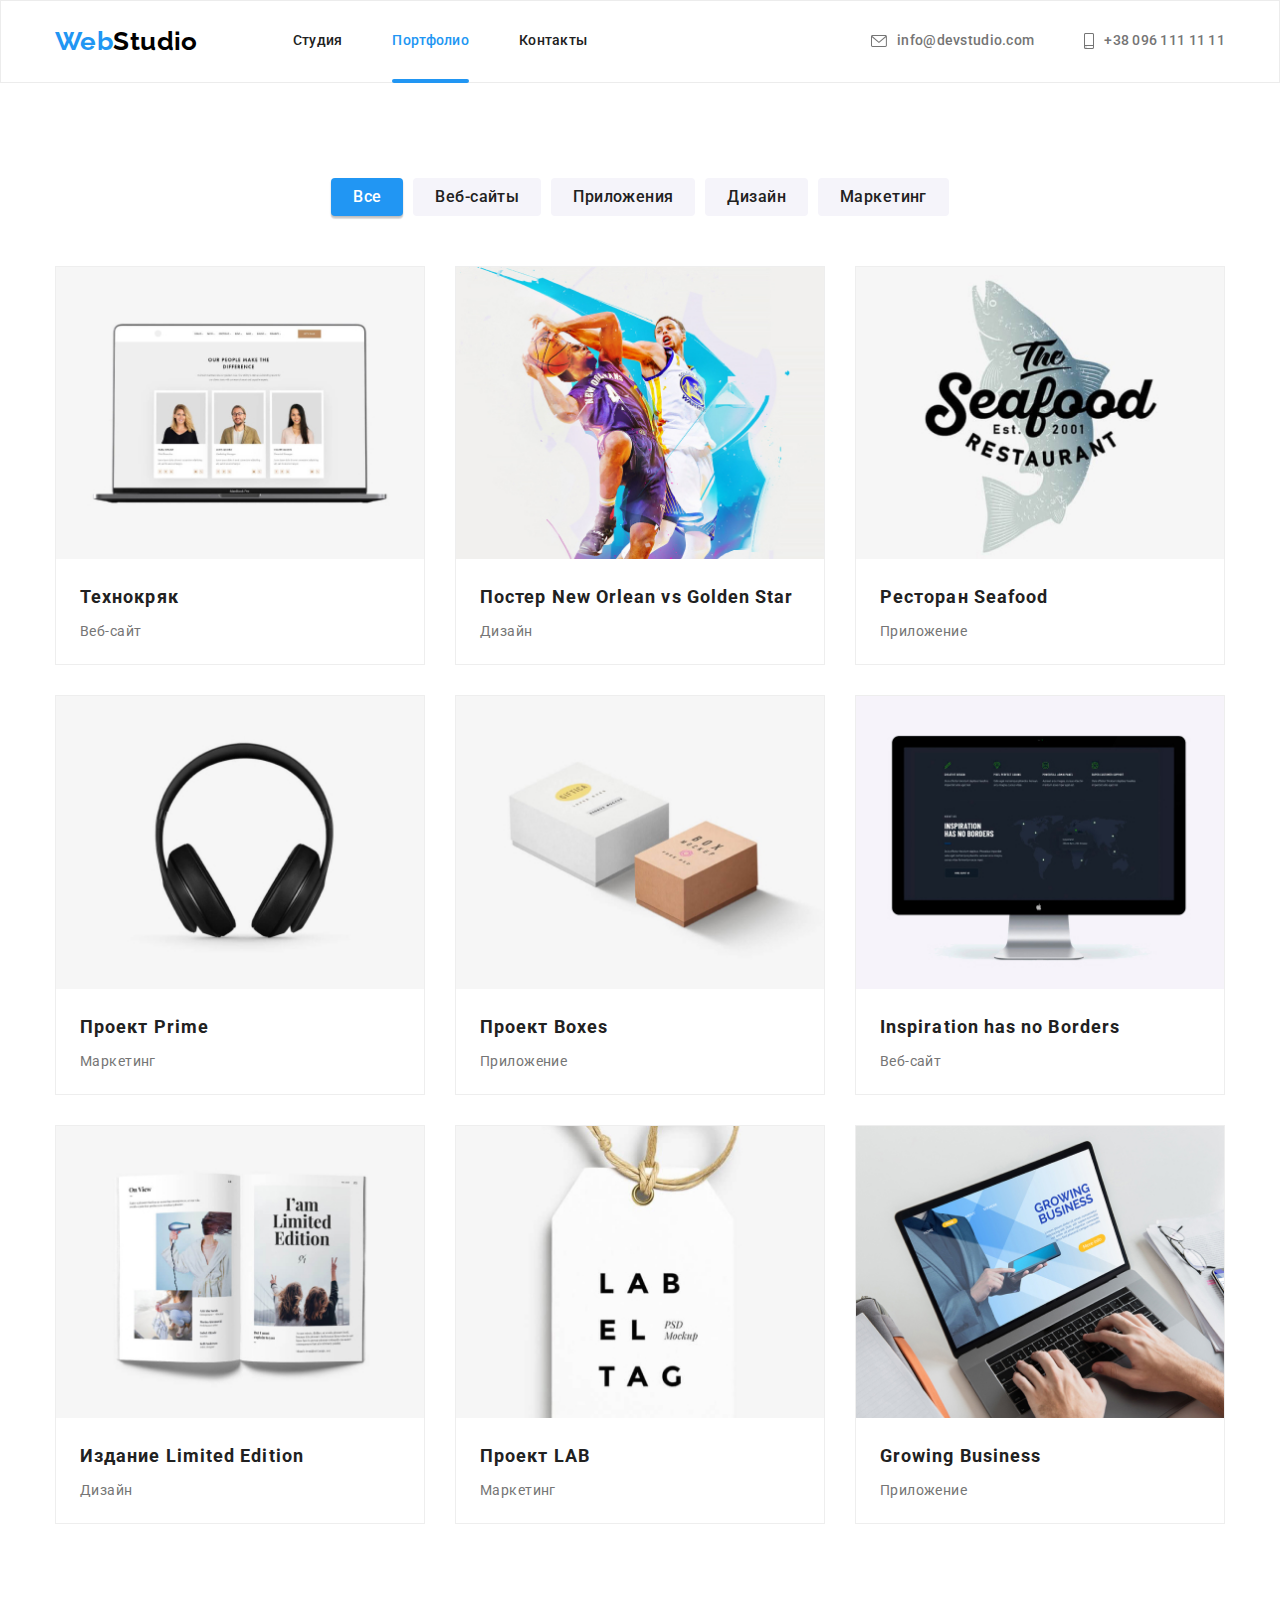
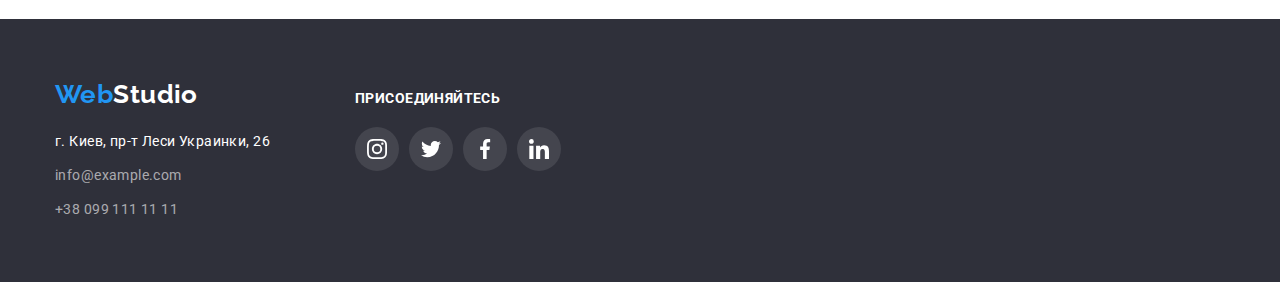
==== portfolio/portfolio.html @ 5ed74344 "6 homework" ====
<!DOCTYPE html>
<html lang="ru">
  <head>
    <meta charset="UTF-8" />
    <meta http-equiv="X-UA-Compatible" content="IE=edge" />
    <meta name="viewport" content="width=device-width, initial-scale=1.0" />
    <title>Portfolio</title>
    <link rel="preconnect" href="https://fonts.gstatic.com" />
    <link
      href="https://fonts.googleapis.com/css2?family=Raleway:wght@700&family=Roboto:wght@400;500;700;900&display=swap"
      rel="stylesheet"
    />
    <link
      rel="stylesheet"
      href="https://cdnjs.cloudflare.com/ajax/libs/modern-normalize/1.0.0/modern-normalize.css"
    />
    <link rel="stylesheet" href="../css/styles.css" />
  </head>
  <body>
    <!-- Шапка портфолио -->
    <header class="head">
      <div class="container">
        <nav class="nav">
          <a class="logo" lang="en" href="../index.html">
            <span>Web</span>Studio</a
          >
          <ul class="menu list">
            <li class="menu-item">
              <a class="link" href="../index.html">Студия</a>
            </li>
            <li class="menu-item">
              <a class="current-page" href="">Портфолио</a>
            </li>
            <li class="menu-item"><a class="link" href="">Контакты</a></li>
          </ul>
        </nav>
        <ul class="tel-mail list">
          <li class="tel-mail-item">
            <a class="tel-mail-link link" href="mailto:info@devstudio.com">
              <svg class="tel-mail-icon" width="16px" height="12px">
                <use href="../images/icons/sprite.svg#icon-envelope"></use>
              </svg>
              info@devstudio.com</a
            >
          </li>
          <li class="tel-mail-item">
            <a class="tel-mail-link link" href="tel:+380961111111">
              <svg class="tel-mail-icon" width="10px" height="16px">
                <use href="../images/icons/sprite.svg#icon-smartphone"></use>
              </svg>
              +38 096 111 11 11</a
            >
          </li>
        </ul>
      </div>
    </header>
    <!-- уникальный сектор портфолио -->
    <main>
      <section class="section portfolio">
        <div class="container">
          <h1 class="visually-hidden">Фильтр</h1>

          <ul class="list filter">
            <li class="filter-menu">
              <button class="portfolio-btn cursors default-btn" type="button">
                Все
              </button>
            </li>
            <li class="filter-menu">
              <button class="portfolio-btn cursors" type="button">
                Веб-сайты
              </button>
            </li>
            <li class="filter-menu">
              <button class="portfolio-btn cursors" type="button">
                Приложения
              </button>
            </li>
            <li class="filter-menu">
              <button class="portfolio-btn cursors" type="button">
                Дизайн
              </button>
            </li>
            <li class="filter-menu">
              <button class="portfolio-btn cursors" type="button">
                Маркетинг
              </button>
            </li>
          </ul>

          <ul class="list card-set">
            <li class="filter-item">
              <a href="" class="filter-link">
                <div class="overlay-container">
                  <img src="../images/img-8.jpg" width="370" alt="Ноутбук" />
                  <div class="overlay-txt-container">
                    <p class="portfolio-overlay-txt">
                      Технокряк это современная площадка распространения
                      коронавируса. Компании используют эту платформу для
                      цифрового шпионажа и атак на защищённые сервера
                      конкурентов.
                    </p>
                  </div>
                </div>
                <div class="suggestion">
                  <h3 class="suggestion-title">Технокряк</h3>
                  <p>Веб-сайт</p>
                </div></a
              >
            </li>
            <li class="filter-item">
              <a href="" class="filter-link">
                <div class="overlay-container">
                  <img
                    src="../images/img-9.jpg"
                    width="370"
                    alt="Два баскетболиста"
                  />
                  <div class="overlay-txt-container">
                    <p class="portfolio-overlay-txt">
                      Технокряк это современная площадка распространения
                      коронавируса. Компании используют эту платформу для
                      цифрового шпионажа и атак на защищённые сервера
                      конкурентов.
                    </p>
                  </div>
                </div>
                <div class="suggestion">
                  <h3 class="suggestion-title">
                    Постер New Orlean vs Golden Star
                  </h3>
                  <p>Дизайн</p>
                </div></a
              >
            </li>
            <li class="filter-item">
              <a href="" class="filter-link">
                <div class="overlay-container">
                  <img src="../images/img-10.jpg" width="370" alt="Рыба" />
                  <div class="overlay-txt-container">
                    <p class="portfolio-overlay-txt">
                      Технокряк это современная площадка распространения
                      коронавируса. Компании используют эту платформу для
                      цифрового шпионажа и атак на защищённые сервера
                      конкурентов.
                    </p>
                  </div>
                </div>
                <div class="suggestion">
                  <h3 class="suggestion-title">Ресторан Seafood</h3>
                  <p>Приложение</p>
                </div></a
              >
            </li>
            <li class="filter-item">
              <a href="" class="filter-link">
                <div class="overlay-container">
                  <img src="../images/img-11.jpg" width="370" alt="Наушники" />
                  <div class="overlay-txt-container">
                    <p class="portfolio-overlay-txt">
                      Технокряк это современная площадка распространения
                      коронавируса. Компании используют эту платформу для
                      цифрового шпионажа и атак на защищённые сервера
                      конкурентов.
                    </p>
                  </div>
                </div>
                <div class="suggestion">
                  <h3 class="suggestion-title">Проект Prime</h3>
                  <p>Маркетинг</p>
                </div></a
              >
            </li>
            <li class="filter-item">
              <a href="" class="filter-link">
                <div class="overlay-container">
                  <img
                    src="../images/img-12.jpg"
                    width="370"
                    alt="Две коробки"
                  />
                  <div class="overlay-txt-container">
                    <p class="portfolio-overlay-txt">
                      Технокряк это современная площадка распространения
                      коронавируса. Компании используют эту платформу для
                      цифрового шпионажа и атак на защищённые сервера
                      конкурентов.
                    </p>
                  </div>
                </div>
                <div class="suggestion">
                  <h3 class="suggestion-title">Проект Boxes</h3>
                  <p>Приложение</p>
                </div></a
              >
            </li>
            <li class="filter-item">
              <a href="" class="filter-link">
                <div class="overlay-container">
                  <img src="../images/img-13.jpg" width="370" alt="Экран" />
                  <div class="overlay-txt-container">
                    <p class="portfolio-overlay-txt">
                      Технокряк это современная площадка распространения
                      коронавируса. Компании используют эту платформу для
                      цифрового шпионажа и атак на защищённые сервера
                      конкурентов.
                    </p>
                  </div>
                </div>
                <div class="suggestion">
                  <h3 class="suggestion-title" lang="en">
                    Inspiration has no Borders
                  </h3>
                  <p>Веб-сайт</p>
                </div></a
              >
            </li>
            <li class="filter-item">
              <a href="" class="filter-link">
                <div class="overlay-container">
                  <img src="../images/img-14.jpg" width="370" alt="Книга" />
                  <div class="overlay-txt-container">
                    <p class="portfolio-overlay-txt">
                      Технокряк это современная площадка распространения
                      коронавируса. Компании используют эту платформу для
                      цифрового шпионажа и атак на защищённые сервера
                      конкурентов.
                    </p>
                  </div>
                </div>
                <div class="suggestion">
                  <h3 class="suggestion-title">Издание Limited Edition</h3>
                  <p>Дизайн</p>
                </div></a
              >
            </li>
            <li class="filter-item">
              <a href="" class="filter-link">
                <div class="overlay-container">
                  <img
                    src="../images/img-15.jpg"
                    width="370"
                    alt="Какая-то хрень"
                  />
                  <div class="overlay-txt-container">
                    <p class="portfolio-overlay-txt">
                      Технокряк это современная площадка распространения
                      коронавируса. Компании используют эту платформу для
                      цифрового шпионажа и атак на защищённые сервера
                      конкурентов.
                    </p>
                  </div>
                </div>
                <div class="suggestion">
                  <h3 class="suggestion-title">Проект LAB</h3>
                  <p>Маркетинг</p>
                </div></a
              >
            </li>
            <li class="filter-item">
              <a href="" class="filter-link">
                <div class="overlay-container">
                  <img
                    src="../images/img-16.jpg"
                    width="370"
                    alt=" Ноутбук и крепкие, мужские руки"
                  />
                  <div class="overlay-txt-container">
                    <p class="portfolio-overlay-txt">
                      Технокряк это современная площадка распространения
                      коронавируса. Компании используют эту платформу для
                      цифрового шпионажа и атак на защищённые сервера
                      конкурентов.
                    </p>
                  </div>
                </div>
                <div class="suggestion">
                  <h3 class="suggestion-title">Growing Business</h3>
                  <p>Приложение</p>
                </div></a
              >
            </li>
          </ul>
        </div>
      </section>
    </main>
    <!-- низ страницы -->
    <footer class="dark-bg footer">
      <div class="container footer-container">
        <div class="info-about">
          <a class="link logo" lang="en" href=""> <span>Web</span>Studio</a>
          <address class="address">
            <a class="link" href="https://goo.gl/maps/kLFrnwB74S1Tniot8"
              >г. Киев, пр-т Леси Украинки, 26</a
            >
            <ul class="list">
              <li>
                <a class="link" href="mailto:info@example.com"
                  >info@example.com</a
                >
              </li>
              <li>
                <a class="link" href="tel:+380991111111">+38 099 111 11 11</a>
              </li>
            </ul>
          </address>
        </div>
        <div class="join">
          <h3 class="section-title join-title">Присоединяйтесь</h3>
          <ul class="list footer-social-icons">
            <li class="footer-social-item">
              <a
                href=""
                class="footer-social-icon-link"
                target="_blank"
                rel="noopener noreferrer"
              >
                <svg class="footer-social-icon-svg">
                  <use href="../images/icons/sprite.svg#icon-instagram"></use>
                </svg>
              </a>
            </li>
            <li class="footer-social-item">
              <a
                href=""
                class="footer-social-icon-link"
                target="_blank"
                rel="noopener noreferrer"
              >
                <svg class="footer-social-icon-svg">
                  <use href="../images/icons/sprite.svg#icon-twitter"></use>
                </svg>
              </a>
            </li>
            <li class="footer-social-item">
              <a
                href=""
                class="footer-social-icon-link"
                target="_blank"
                rel="noopener noreferrer"
              >
                <svg class="footer-social-icon-svg">
                  <use href="../images/icons/sprite.svg#icon-facebook"></use>
                </svg>
              </a>
            </li>
            <li class="footer-social-item">
              <a
                href=""
                class="footer-social-icon-link"
                target="_blank"
                rel="noopener noreferrer"
              >
                <svg class="footer-social-icon-svg">
                  <use href="../images/icons/sprite.svg#icon-linkedin"></use>
                </svg>
              </a>
            </li>
          </ul>
        </div>
      </div>
    </footer>
  </body>
</html>
---- css/styles.css ----
:root {
  --accent-color: #2196f3;
  --titles-color: #212121;
  --main-text-color: #757575;
  --dark-bg-text: #ffffff;
  --mail-tel-color: rgba(255, 255, 255, 0.6);
  --logo-black-cl: #000000;
  --icons-fill: #afb1b8;

  --dark-background: #2f303a;
  --second-background: #f5f4fa;

  --main-font: "Roboto", sans-serif;
  --logo-font: "Raleway", sans-serif;
}

html {
  box-sizing: border-box;
}

*,
*::before,
*::after {
  box-sizing: inherit;
}

body {
  font-family: var(--main-font);
  font-size: 14px;
  font-weight: 400;
  line-height: 1.71;
  letter-spacing: 0.03em;
  color: var(--main-text-color);
}

img {
  display: block;
  max-width: 100%;
  height: auto;
}

h1,
h2,
h3,
h4,
h5,
h6,
p {
  margin: 0;
}

.container {
  width: 1200px;
  padding-right: 15px;
  padding-left: 15px;
  margin-right: auto;
  margin-left: auto;
}

.visually-hidden {
  position: absolute !important;
  clip: rect(1px 1px 1px 1px);
  clip: rect(1px, 1px, 1px, 1px);
  padding: 0 !important;
  border: 0 !important;
  height: 1px !important;
  width: 1px !important;
  overflow: hidden;
}

/* Утилиты */
.link {
  color: inherit;
  text-decoration: none;

  transition-property: color;
  transition-duration: 250ms;
  transition-timing-function: cubic-bezier(0.4, 0, 0.2, 1);
}

.list {
  list-style: none;
  margin: 0;
  padding-left: 0;
}

.head {
  border: 1px solid #ececec;
}

.head .container {
  display: flex;
  align-items: center;
  justify-content: flex-start;
}

.head .link {
  padding-top: 32px;
  padding-bottom: 32px;

  font-weight: 500;
  font-size: 14px;
  line-height: 1.14;
  letter-spacing: 0.02em;
}

.nav {
  display: flex;
  align-items: center;
  color: var(--titles-color);
  margin-right: auto;
}

.nav .link {
  display: block;
  position: relative;
}

.nav .link::after {
  display: block;
  content: "";

  position: absolute;
  width: 100%;
  height: 4px;
  left: 0;
  bottom: -1.5px;

  background: var(--accent-color);
  border-radius: 2px;

  opacity: 0;

  transition-property: opacity;
  transition-duration: 250ms;
  transition-timing-function: cubic-bezier(0.4, 0, 0.2, 1);
}

.nav .link:hover::after,
.nav .link:focus::after {
  opacity: 1;
}

.link:hover,
.link:focus {
  color: var(--accent-color);
}

.social-icons {
  margin-top: 16px;
  display: inline-flex;
}

.social-item:not(:last-child) {
  margin-right: 10px;
}

.social-icon-link {
  display: flex;
  align-items: center;
  justify-content: center;
  width: 44px;
  height: 44px;
  border-radius: 50%;
  background-color: var(--dark-bg-text);

  transition-property: background-color;
  transition-duration: 250ms;
  transition-timing-function: cubic-bezier(0.4, 0, 0.2, 1);
}

.social-icon-link:hover,
.social-icon-link:focus {
  background-color: var(--accent-color);
}

.social-icon-link:hover .social-icon-svg,
.social-icon-link:focus .social-icon-svg {
  fill: var(--dark-bg-text);
}

.social-icon-svg {
  width: 20px;
  height: 20px;
  fill: var(--icons-fill);
  transition-property: fill;
  transition-duration: 250ms;
  transition-timing-function: cubic-bezier(0.4, 0, 0.2, 1);
}

.tel-mail {
  display: flex;
}

.tel-mail li:not(:last-child) {
  margin-right: 50px;
}

.tel-mail-link {
  display: flex;
  align-items: center;
}

.tel-mail-icon {
  margin-right: 10px;
  fill: currentColor;
}

.address {
  font-style: inherit;
}

.address > a {
  color: var(--dark-bg-text);
}

.address li a {
  color: var(--mail-tel-color);
}

.address li {
  display: flex;
  margin-top: 10px;
}

.menu {
  display: inline-flex;
}

.menu-item:not(:last-child) {
  margin-right: 50px;
}

.section {
  padding-top: 95px;
}

.card-set {
  display: flex;
  flex-wrap: wrap;
  margin-left: -30px;
  margin-top: -30px;
}

.item {
  margin-left: 30px;
  margin-top: 30px;
}

.button {
  margin-right: auto;
  margin-left: auto;
  padding: 10px 32px;

  font-weight: bold;
  font-size: 16px;
  line-height: 1.87;
  display: flex;
  align-items: center;
  text-align: center;
  letter-spacing: 0.06em;

  border-style: none;
  color: var(--dark-bg-text);
  background-color: var(--accent-color);
  box-shadow: 0px 4px 4px rgba(0, 0, 0, 0.15);
  border-radius: 4px;
}

.cursors {
  cursor: pointer;
}

.logo {
  padding-top: 25px;
  padding-bottom: 25px;
  margin-right: 95px;

  color: var(--logo-black-cl);
  font-family: var(--logo-font);
  font-weight: bold;
  font-size: 26px;
  line-height: 1.19;
}

.logo > span {
  color: var(--accent-color);
}

.nav > .logo {
  text-decoration: none;
}

.dark-bg > .logo {
  color: var(--dark-bg-text);
}

.hero {
  padding-top: 200px;
  padding-bottom: 200px;
}

.hero-page {
  margin-right: auto;
  margin-left: auto;
  height: 600px;
  max-width: 1600px;
  background-color: var(--dark-background);
  background-image: linear-gradient(
      to right,
      rgba(47, 48, 58, 0.4),
      rgba(47, 48, 58, 0.4)
    ),
    url(../images/bg/background-img.jpg);
  background-repeat: no-repeat;
  background-size: cover;
  background-position: center;
}

.hero > h1 + button {
  text-align: center;
}

.features {
  padding-top: 95px;
  padding-bottom: 95px;
}

.features-container {
  display: flex;
  align-items: center;
  justify-content: center;
  margin-bottom: 30px;

  width: 270px;
  height: 120px;
  background-color: var(--second-background);
  border-radius: 4px;
}

.features-item {
  width: 270px;
  flex-basis: calc((100% - 4 * 30px) / 4);
}

.features-title {
  margin-bottom: 10px;

  line-height: 1.14;
  text-transform: uppercase;
  color: var(--titles-color);
}

.features-icon {
  width: 70px;
  height: 70px;
}

.gallery {
  padding-bottom: 95px;
}

.gallery-item {
  flex-basis: calc((100% - 3 * 30px) / 3);
  text-align: center;
  position: relative;
}

.overlay {
  padding-top: 27px;
  padding-bottom: 27px;

  width: 100%;
  height: 70px;
  left: 0;
  bottom: 0;
  position: absolute;

  background: rgba(47, 48, 58, 0.8);
}

.overlay-title {
}

.main-page-title {
  margin-bottom: 40px;

  font-weight: 900;
  font-size: 44px;
  line-height: 1.36;
  text-align: center;
  letter-spacing: 0.06em;
  text-transform: uppercase;
  color: var(--dark-bg-text);
}

.section-title {
  margin-bottom: 50px;

  font-size: 36px;
  line-height: 1.17;
  text-align: center;
  color: var(--titles-color);
}

.name {
  padding: 30px;
}

.name-title {
  font-weight: 500;
  font-size: 16px;
  line-height: 1.18;
  color: var(--titles-color);
  margin-bottom: 10px;
}

.name-item {
  font-size: 16px;
  line-height: 1.18;
  margin-bottom: 0;
}

.dark-bg {
  background-color: var(--dark-background);
}

.team {
  background-color: var(--second-background);
  padding-bottom: 95px;
  padding-top: 95px;
}

.worker {
  flex-basis: calc((100% - 4 * 30px) / 4);
  text-align: center;

  background: #ffffff;
  box-shadow: 0px 1px 3px rgba(0, 0, 0, 0.12), 0px 1px 1px rgba(0, 0, 0, 0.14),
    0px 2px 1px rgba(0, 0, 0, 0.2);
  border-radius: 0px 0px 4px 4px;
}

.clients {
  padding-top: 95px;
  padding-bottom: 95px;
}

.clients-list {
  display: flex;
  align-items: center;
}

.clients-item:not(:last-child) {
  margin-right: 30px;
}

.clients-link {
  display: flex;
  align-items: center;
  justify-content: center;
  width: 170px;
  height: 95px;
  border: 1px solid var(--icons-fill);
  box-sizing: border-box;
  border-radius: 4px;

  transition-property: border;
  transition-duration: 250ms;
  transition-timing-function: cubic-bezier(0.4, 0, 0.2, 1);
}

.clients-link:hover,
.clients-link:focus {
  border: 1px solid var(--accent-color);
}

.clients-link:hover .clients-icon-svg,
.clients-link:focus .clients-icon-svg {
  fill: var(--accent-color);
}

.clients-icon-svg {
  fill: var(--icons-fill);
  width: 106px;
  height: 60px;
  transition-property: fill;
  transition-duration: 250ms;
  transition-timing-function: cubic-bezier(0.4, 0, 0.2, 1);
}

.info-about {
  width: 270px;
}

.join {
  margin-left: 30px;

  width: 270px;
}

.join-title {
  margin-bottom: 20px;

  font-size: 14px;
  line-height: 1.14;
  text-transform: uppercase;
  text-align: unset;
  color: var(--dark-bg-text);
}

.footer {
  padding-top: 60px;
  padding-bottom: 60px;
}

.footer .logo {
  display: flex;
  margin-bottom: 20px;
  margin-right: auto;
  padding: 0;
  color: var(--dark-bg-text);
}

.footer-container {
  display: flex;
  align-items: baseline;
  /* justify-content: flex-start; */
}
.footer-social-icons {
  display: inline-flex;
}

.footer-social-item:not(:last-child) {
  margin-right: 10px;
}

.footer-social-icon-link {
  display: flex;
  align-items: center;
  justify-content: center;
  width: 44px;
  height: 44px;
  border-radius: 50%;
  background-color: rgba(255, 255, 255, 0.1);

  transition-property: background-color;
  transition-duration: 250ms;
  transition-timing-function: cubic-bezier(0.4, 0, 0.2, 1);
}

.footer-social-icon-link:hover,
.footer-social-icon-link:focus {
  background-color: var(--accent-color);
}

.footer-social-icon-link:hover .footer-social-icon-svg,
.footer-social-icon-link:focus .footer-social-icon-svg {
  fill: var(--dark-bg-text);
}

.footer-social-icon-svg {
  width: 20px;
  height: 20px;
  fill: var(--dark-bg-text);

  transition-property: fill;
  transition-duration: 250ms;
  transition-timing-function: cubic-bezier(0.4, 0, 0.2, 1);
}

/* Страница портфолио */

.filter {
  display: flex;
  justify-content: center;
  margin-bottom: 50px;
}

.filter-menu:not(:last-child) {
  margin-right: 10px;
}

.filter-item {
  margin-left: 30px;
  margin-top: 30px;
  flex-basis: calc((100% - 3 * 30px) / 3);

  background-color: var(--dark-bg-text);
  border: 1px solid #eeeeee;
  box-sizing: border-box;
}

.filter-link:hover,
.filter-link:focus {
  box-shadow: 0px 1px 1px rgba(0, 0, 0, 0.12), 0px 4px 4px rgba(0, 0, 0, 0.06),
    1px 4px 6px rgba(0, 0, 0, 0.16);
}

.filter-link:hover .overlay-txt-container,
.filter-link:focus .overlay-txt-container {
  opacity: 1;
}

.filter-link {
  display: block;
  height: 100%;
  color: inherit;
  text-decoration: none;

  transition-property: box-shadow;
  transition-duration: 250ms;
  transition-timing-function: cubic-bezier(0.4, 0, 0.2, 1);
}

.portfolio {
  padding-bottom: 95px;
}

.portfolio-btn {
  padding: 6px 22px;

  border-style: none;
  border-radius: 4px;
  letter-spacing: inherit;
  font-weight: 500;
  font-size: 16px;
  line-height: 1.62;
  text-align: center;
  color: var(--titles-color);
  background: var(--second-background);

  transition-property: background-color, box-shadow, color;
  transition-duration: 250ms;
  transition-timing-function: cubic-bezier(0.4, 0, 0.2, 1);
}

.portfolio-btn:hover,
.portfolio-btn:focus {
  color: var(--dark-bg-text);
  background-color: var(--accent-color);
  box-shadow: 0px 3px 1px rgba(0, 0, 0, 0.1), 0px 1px 2px rgba(0, 0, 0, 0.08),
    0px 2px 2px rgba(0, 0, 0, 0.12);
}

.default-btn {
  color: var(--dark-bg-text);
  background-color: var(--accent-color);
  box-shadow: 0px 3px 1px rgba(0, 0, 0, 0.1), 0px 1px 2px rgba(0, 0, 0, 0.08),
    0px 2px 2px rgba(0, 0, 0, 0.12);
}

.suggestion {
  padding: 20px 24px;
}

.suggestion-title {
  margin-bottom: 5px;

  color: var(--titles-color);
  font-size: 18px;
  line-height: 2;
  letter-spacing: 0.06em;
}

.center {
  text-align: center;
}

.overlay-container {
  position: relative;
  overflow: hidden;
}

.overlay-txt-container:hover,
.overlay-txt-container:focus {
  opacity: 1;
}

.filter-link:hover .overlay-txt-container,
.filter-link:focus .overlay-txt-container {
  transform: translateY(0);
}

.overlay-txt-container {
  display: inline-block;
  content: "";
  position: absolute;
  top: 0;
  left: 0;
  width: 100%;
  height: 100%;
  background: rgba(33, 150, 243, 0.9);
  transition-property: opacity, transform;
  transition-duration: 250ms;
  transition-timing-function: cubic-bezier(0.4, 0, 0.2, 1);
  opacity: 0;
  transform: translateY(100%);
}

.portfolio-overlay-txt {
  position: absolute;
  top: 50%;
  left: 50%;
  transform: translate(-50%, -50%);

  width: 322px;
  height: 168px;

  font-size: 18px;
  line-height: 1.56;
  color: var(--dark-bg-text);

  transition-property: opacity;
  transition-duration: 250ms;
  transition-timing-function: cubic-bezier(0.4, 0, 0.2, 1);
}

.current-page {
  display: block;
  position: relative;
  color: var(--accent-color);
  padding-top: 32px;
  padding-bottom: 32px;

  text-decoration: none;
  font-weight: 500;
  font-size: 14px;
  line-height: 1.14;
  letter-spacing: 0.02em;
}

.current-page::after {
  display: block;
  content: "";

  position: absolute;
  width: 100%;
  height: 4px;
  left: 0;
  bottom: -1.5px;

  background: var(--accent-color);
  border-radius: 2px;
}

.backdrop {
  position: fixed;
  top: 0;
  left: 0;
  width: 100%;
  height: 100%;
  background: rgba(0, 0, 0, 0.2);
  overflow: auto;
  transition: visibility 250ms cubic-bezier(0.4, 0, 0.2, 1),
    opacity 250ms cubic-bezier(0.4, 0, 0.2, 1);
}

.is-hidden {
  opacity: 0;
  visibility: hidden;
  pointer-events: none;
}

.modal {
  position: absolute;

  top: 50%;
  left: 50%;
  transform: translate(-50%, -50%);
  width: 528px;
  height: 581px;
  background-color: rgba(255, 255, 255);
  padding: 40px 20px;

  transition: tranform 250ms cubic-bezier(0.4, 0, 0.2, 1),
    opacity 250ms cubic-bezier(0.4, 0, 0.2, 1);
}

.modal-close-btn {
  position: absolute;
  padding: 0;

  right: 8px;
  top: 8px;
  display: flex;
  align-items: center;
  justify-content: center;
  width: 30px;
  height: 30px;
  border-radius: 50%;
  border: 1px solid rgba(0, 0, 0, 0.1);
  background-color: var(--dark-bg-text);

  box-sizing: border-box;
}

.modal-close-svg {
  fill: var(--logo-black-cl);
  width: 11px;
  height: 11px;

  border-radius: 50%;
  background-color: var(--dark-bg-text);
}
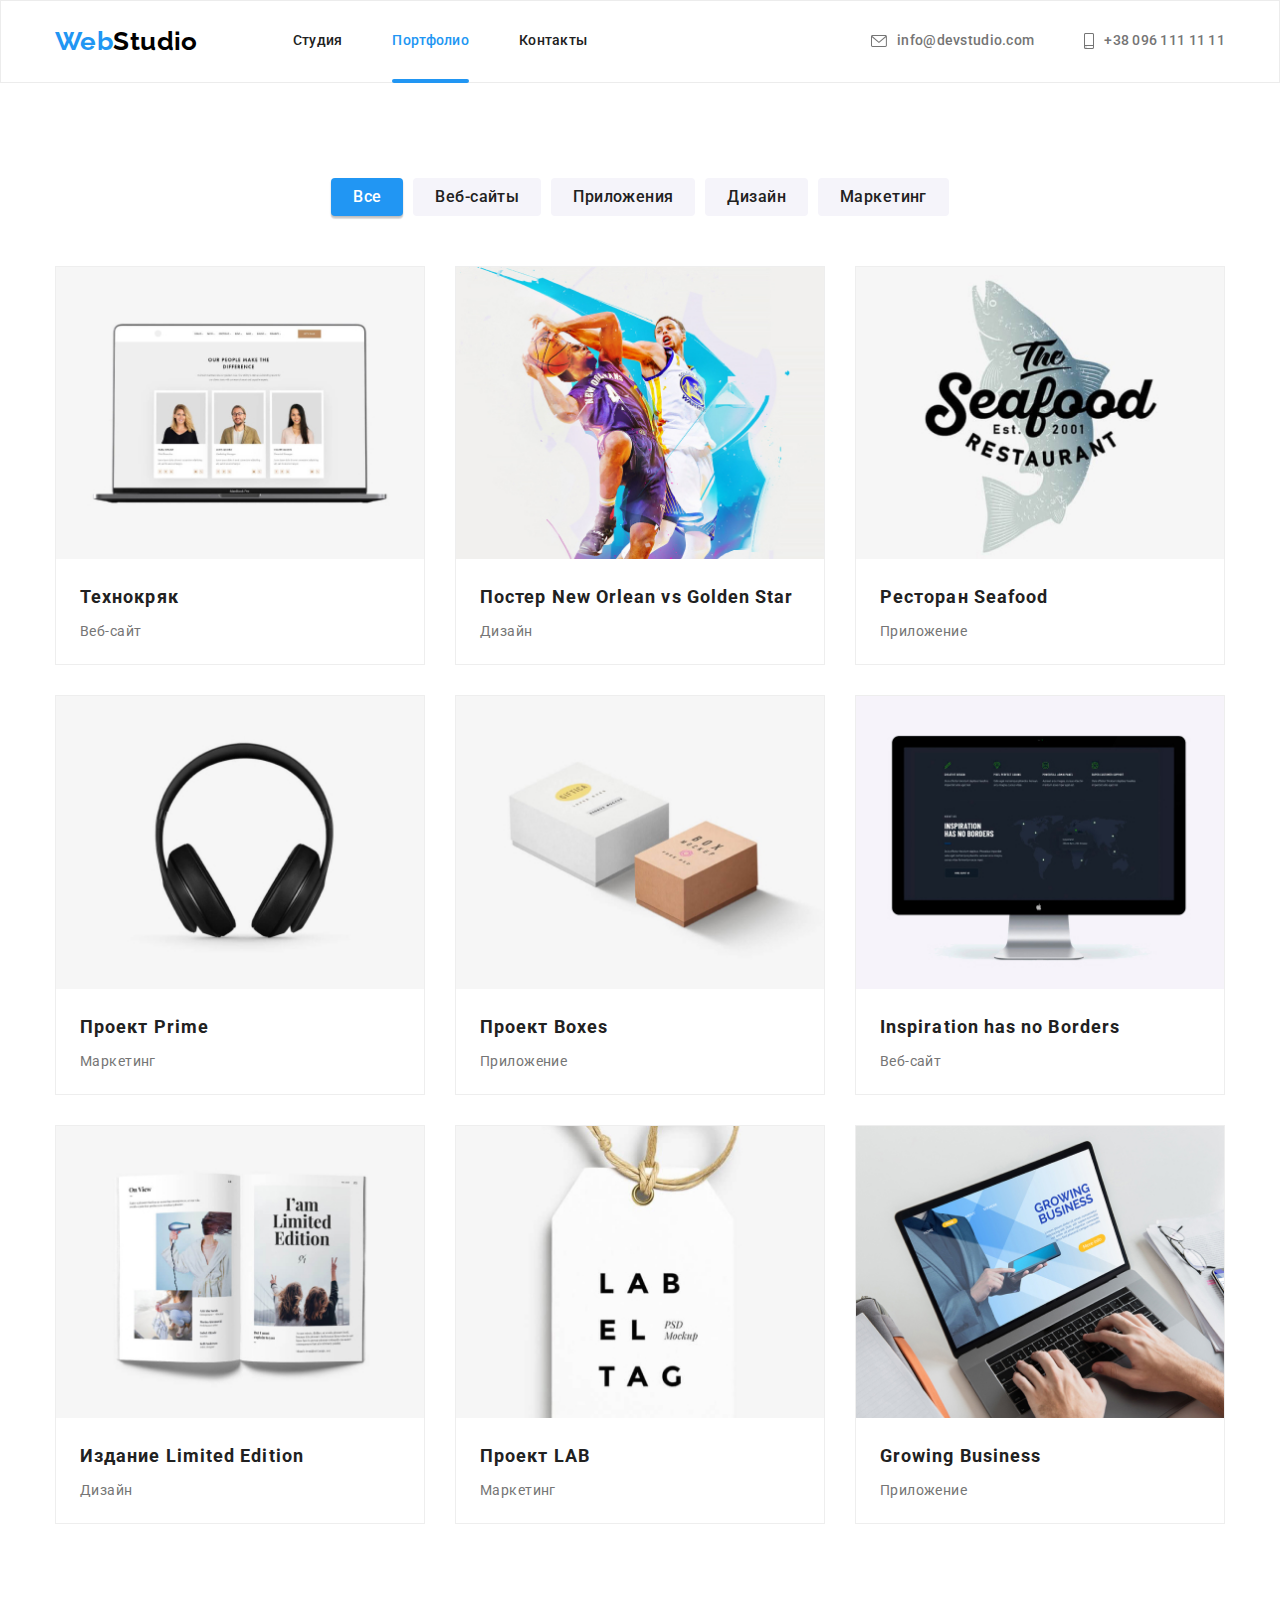
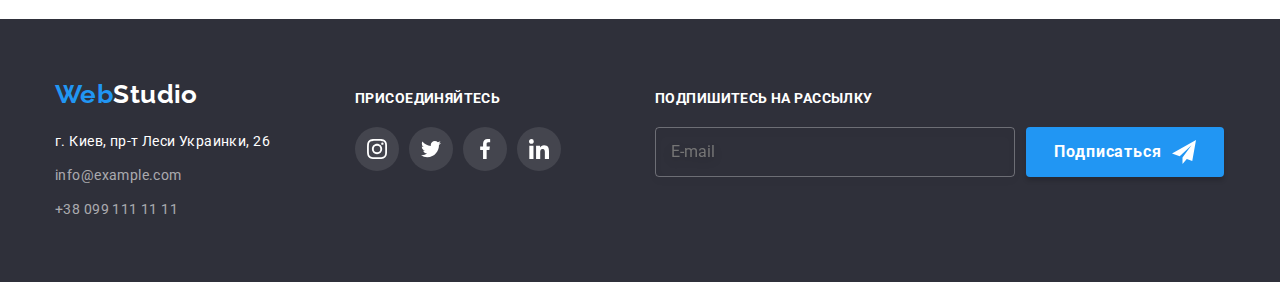
==== commit 4e74aed9: "1 change" ====
--- a/portfolio/portfolio.html
+++ b/portfolio/portfolio.html
@@ -358,6 +358,23 @@
             </li>
           </ul>
         </div>
+        <div class="subscribe-container">
+          <h3 class="subscribe-title">Подпишитесь на рассылку</h3>
+          <form class="subscribe-form">
+            <input
+              type="email"
+              name="user-mail"
+              placeholder="E-mail"
+              class="subsribe-field"
+            />
+            <button class="button cursors subscribe-btn" type="submit">
+              Подписаться
+              <svg class="subscribe-svg">
+                <use href="../images/icons/sprite.svg#icon-send"></use>
+              </svg>
+            </button>
+          </form>
+        </div>
       </div>
     </footer>
   </body>
--- a/css/styles.css
+++ b/css/styles.css
@@ -509,6 +509,52 @@
   color: var(--dark-bg-text);
 }
 
+.subscribe-container {
+  margin-left: 30px;
+  width: 570px;
+}
+
+.subscribe-form {
+  display: flex;
+  align-items: center;
+  justify-content: space-between;
+}
+
+.subsribe-field {
+  background: transparent;
+  padding-left: 15px;
+  width: 360px;
+  height: 50px;
+  margin-right: 10px;
+  border: 1px solid rgba(255, 255, 255, 0.3);
+  filter: drop-shadow(0px 4px 4px rgba(0, 0, 0, 0.15));
+  border-radius: 4px;
+
+  font-size: 16px;
+  line-height: 1.25;
+
+  color: rgba(255, 255, 255, 0.6);
+}
+
+.subscribe-title {
+  margin-bottom: 20px;
+  font-size: 14px;
+  line-height: 1.14;
+  text-transform: uppercase;
+  text-align: unset;
+  color: var(--dark-bg-text);
+}
+
+.subscribe-btn {
+  padding: 10px 28px;
+}
+
+.subscribe-svg {
+  margin-left: 10px;
+  width: 24px;
+  height: 24px;
+}
+
 .footer {
   padding-top: 60px;
   padding-bottom: 60px;
@@ -525,8 +571,8 @@
 .footer-container {
   display: flex;
   align-items: baseline;
-  /* justify-content: flex-start; */
-}
+}
+
 .footer-social-icons {
   display: inline-flex;
 }
@@ -771,7 +817,7 @@
   width: 528px;
   height: 581px;
   background-color: rgba(255, 255, 255);
-  padding: 40px 20px;
+  padding: 40px;
 
   transition: tranform 250ms cubic-bezier(0.4, 0, 0.2, 1),
     opacity 250ms cubic-bezier(0.4, 0, 0.2, 1);
@@ -802,4 +848,113 @@
 
   border-radius: 50%;
   background-color: var(--dark-bg-text);
-}
+  transition-property: fill;
+  transition-duration: 250ms;
+  transition-timing-function: cubic-bezier(0.4, 0, 0.2, 1);
+}
+
+.modal-close-svg:focus,
+.modal-close-svg:hover {
+  fill: var(--accent-color);
+}
+
+.modal-form {
+}
+
+.modal-form-container {
+  display: block;
+  position: relative;
+  width: 100%;
+  height: 100%;
+}
+
+.modal-form-svg {
+  position: absolute;
+  left: 14px;
+  top: 50%;
+  transform: translateY(-50%);
+  display: inline-block;
+  fill: var(--titles-color);
+  transition-property: fill;
+  transition-duration: 250ms;
+  transition-timing-function: cubic-bezier(0.4, 0, 0.2, 1);
+}
+
+.modal-form-title {
+  font-weight: 700;
+  font-size: 20px;
+  line-height: 1.15;
+  text-align: center;
+
+  color: var(--titles-color);
+}
+
+.modal-form-field {
+  padding-left: 42px;
+  padding-top: 4px;
+  height: 40px;
+  width: 100%;
+  background: transparent;
+  border: 1px solid rgba(33, 33, 33, 0.2);
+  border-radius: 4px;
+  outline: none;
+  font-size: 16px;
+}
+
+.modal-form-field:-webkit-autofill,
+.modal-form-field:-webkit-autofill:hover,
+.modal-form-field:-webkit-autofill:focus {
+  -webkit-text-fill-color: var(--logo-black-cl);
+  -webkit-box-shadow: 0 0 0px 1000px var(--dark-bg-text) inset;
+}
+
+.modal-form-field:focus {
+  border-color: var(--accent-color);
+}
+
+.modal-form-field:focus + .modal-form-svg {
+  fill: var(--accent-color);
+}
+
+.modal-form-message {
+  height: 120px;
+  resize: none;
+  padding: 12px 16px;
+}
+
+.modal-form-label {
+  display: block;
+  margin-top: 10px;
+  font-size: 12px;
+  line-height: 1.17;
+
+  letter-spacing: 0.01em;
+}
+
+.checkbox-label {
+  margin-top: 20px;
+  display: block;
+  margin-bottom: 30px;
+}
+
+.checkbox-label::before {
+  content: "";
+  display: inline-block;
+  width: 16px;
+  height: 16px;
+  border: 2px solid var(--logo-black-cl);
+  border-radius: 2px;
+}
+
+.checkbox:checked + .checkbox-label::before {
+  background-image: url(../images/icons/check.svg);
+  background-repeat: no-repeat;
+  background-position: center;
+  background-size: 11px 8px;
+  background-color: var(--accent-color);
+  border: var(--accent-color);
+}
+
+.checkbox-link {
+  color: var(--accent-color);
+}
